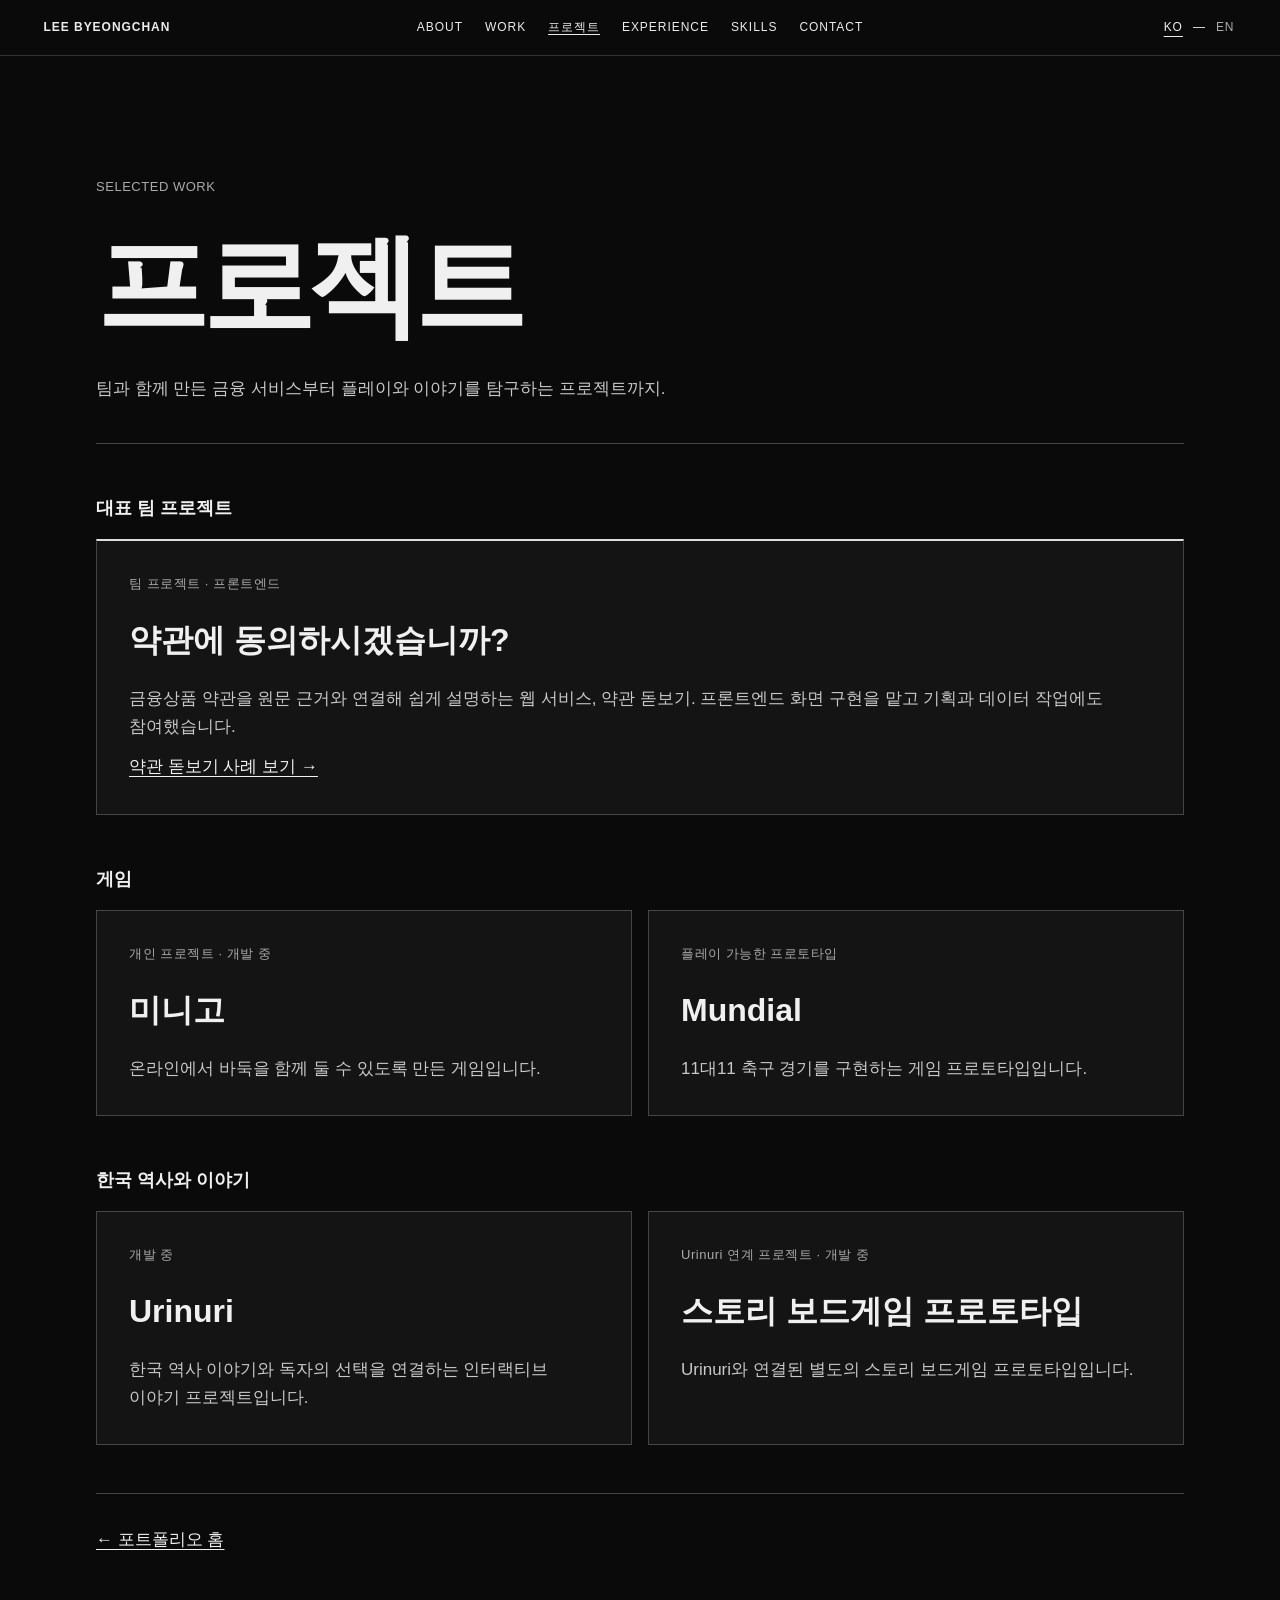
==== projects/index.html @ 0512020d "Add bilingual portfolio projects page" ====
<!doctype html>
<html lang="ko" data-lang="ko" data-title-en="Projects | Lee Byeongchan">
<head>
<meta charset="utf-8">
<meta name="viewport" content="width=device-width, initial-scale=1">
<title>프로젝트 | 이병찬</title>
<meta name="description" content="이병찬의 팀 프로젝트, 게임, 한국 역사 이야기 프로젝트를 소개합니다.">
<meta name="theme-color" content="#0a0a0a">
<link rel="icon" href="../favicon.svg" type="image/svg+xml">
<link rel="stylesheet" href="../style.css?v=20261003b">
<link rel="stylesheet" href="projects.css">
<script>document.documentElement.classList.add('js');</script>
<script src="../main.js?v=20261117" defer></script>
</head>
<body class="projects-page">
<a class="skip" href="#main"><span class="ko">본문으로 건너뛰기</span><span class="en" lang="en">Skip to content</span></a>
<header class="top is-dark" id="top-bar">
    <a class="top__name" href="../index.html">LEE BYEONGCHAN</a>

    <button class="top__menu" type="button" aria-expanded="false" aria-controls="site-nav">
      <span class="ko">메뉴</span><span class="en" lang="en">MENU</span>
    </button>

    <nav class="top__nav" id="site-nav" aria-label="섹션 이동" data-label-en="Sections">
      <a href="../index.html#about">ABOUT</a>
      <a href="../index.html#work">WORK</a>
      <a href="index.html" aria-current="page"><span class="ko">프로젝트</span><span class="en" lang="en">PROJECTS</span></a>
      <a href="../index.html#experience">EXPERIENCE</a>
      <a href="../index.html#skills">SKILLS</a>
      <a href="../index.html#contact">CONTACT</a>
    </nav>

    <div class="lang" role="group" aria-label="언어 선택" data-label-en="Language">
      <button type="button" data-set-lang="ko" aria-pressed="true" lang="ko">KO</button>
      <span aria-hidden="true">—</span>
      <button type="button" data-set-lang="en" aria-pressed="false" lang="en">EN</button>
    </div>
  </header>

<main id="main" class="project-shell">
<header class="project-intro">
<p class="meta">SELECTED WORK</p>
<h1><span class="ko">프로젝트</span><span class="en" lang="en">Projects</span></h1>
<p><span class="ko">팀과 함께 만든 금융 서비스부터 플레이와 이야기를 탐구하는 프로젝트까지.</span><span class="en" lang="en">From a team-built financial service to projects exploring play and storytelling.</span></p>
</header>
<section class="project-group" aria-labelledby="group-0"><h2 id="group-0"><span class="ko">대표 팀 프로젝트</span><span class="en" lang="en">Featured team project</span></h2><div class="project-grid single"><article class="project-card featured" aria-labelledby="card-0"><p class="meta"><span class="ko">팀 프로젝트 · 프론트엔드</span><span class="en" lang="en">Team project · Frontend</span></p><h3 id="card-0"><span class="ko">약관에 동의하시겠습니까?</span><span class="en" lang="en">Do You Agree to the Terms?</span></h3><p><span class="ko">금융상품 약관을 원문 근거와 연결해 쉽게 설명하는 웹 서비스, 약관 돋보기. 프론트엔드 화면 구현을 맡고 기획과 데이터 작업에도 참여했습니다.</span><span class="en" lang="en">Terms Magnifier explains bank product terms in plain language and links to the original clauses. I implemented the frontend and contributed to planning and data work.</span></p><a class="project-link" href="../index.html#work"><span class="ko">약관 돋보기 사례 보기 →</span><span class="en" lang="en">View Terms Magnifier case study →</span></a></article></div></section>
<section class="project-group" aria-labelledby="group-1"><h2 id="group-1"><span class="ko">게임</span><span class="en" lang="en">Games</span></h2><div class="project-grid"><article class="project-card" aria-labelledby="card-1"><p class="meta"><span class="ko">개인 프로젝트 · 개발 중</span><span class="en" lang="en">Personal project · In development</span></p><h3 id="card-1"><span class="ko">미니고</span><span class="en" lang="en">Minigo</span></h3><p><span class="ko">온라인에서 바둑을 함께 둘 수 있도록 만든 게임입니다.</span><span class="en" lang="en">A Go game I made for playing together online.</span></p></article>
<article class="project-card" aria-labelledby="card-2"><p class="meta"><span class="ko">플레이 가능한 프로토타입</span><span class="en" lang="en">Playable prototype</span></p><h3 id="card-2"><span class="ko">Mundial</span><span class="en" lang="en">Mundial</span></h3><p><span class="ko">11대11 축구 경기를 구현하는 게임 프로토타입입니다.</span><span class="en" lang="en">A playable prototype for 11-a-side football.</span></p></article></div></section>
<section class="project-group" aria-labelledby="group-2"><h2 id="group-2"><span class="ko">한국 역사와 이야기</span><span class="en" lang="en">Korean history and stories</span></h2><div class="project-grid"><article class="project-card" aria-labelledby="card-3"><p class="meta"><span class="ko">개발 중</span><span class="en" lang="en">In development</span></p><h3 id="card-3"><span class="ko">Urinuri</span><span class="en" lang="en">Urinuri</span></h3><p><span class="ko">한국 역사 이야기와 독자의 선택을 연결하는 인터랙티브 이야기 프로젝트입니다.</span><span class="en" lang="en">An interactive storytelling project that connects Korean history with reader choices.</span></p></article>
<article class="project-card" aria-labelledby="card-4"><p class="meta"><span class="ko">Urinuri 연계 프로젝트 · 개발 중</span><span class="en" lang="en">Companion to Urinuri · In development</span></p><h3 id="card-4"><span class="ko">스토리 보드게임 프로토타입</span><span class="en" lang="en">Story Board Game Prototype</span></h3><p><span class="ko">Urinuri와 연결된 별도의 스토리 보드게임 프로토타입입니다.</span><span class="en" lang="en">A separate story-driven board game prototype connected to Urinuri.</span></p></article></div></section>
<footer class="project-footer"><a class="project-link" href="../index.html"><span class="ko">← 포트폴리오 홈</span><span class="en" lang="en">← Portfolio home</span></a></footer>
</main>
</body>
</html>
---- style.css ----
:root {
  --paper: #d8d8d6;
  --ink: #141414;
  --ink-sub: #50504e;
  --night: #0a0a0a;
  --snow: #ececea;
  --snow-sub: #a6a6a2;
  --line: #323230;
  --line-light: #b5b5b0;

  --gutter: clamp(20px, 3.4vw, 48px);
  --header-h: 56px;
  --sans: "Pretendard Variable", Pretendard, -apple-system, BlinkMacSystemFont, "Apple SD Gothic Neo",
          "Malgun Gothic", "맑은 고딕", "Noto Sans KR", "Segoe UI", Roboto, sans-serif;
  --ease: cubic-bezier(.2, .7, .1, 1);
}

*, *::before, *::after { box-sizing: border-box; }
html { -webkit-text-size-adjust: 100%; text-size-adjust: 100%; }
@media (prefers-reduced-motion: no-preference) { html { scroll-behavior: smooth; } }

body {
  margin: 0;
  background: var(--night);
  color: var(--snow);
  font-family: var(--sans);
  font-size: 17px;
  line-height: 1.7;
  word-break: keep-all;
  overflow-wrap: break-word;
  -webkit-font-smoothing: antialiased;
}
a { color: inherit; text-decoration: none; }
img { display: block; max-width: 100%; height: auto; }
h1, h2, h3, h4, p, ul, ol, dl, dd, blockquote, figure { margin: 0; padding: 0; }
ul, ol { list-style: none; }
button { font: inherit; color: inherit; background: none; border: 0; padding: 0; cursor: pointer; }

:focus-visible { outline: 2px solid currentColor; outline-offset: 3px; }

/* 언어 전환 — 숨긴 언어는 레이아웃과 접근성 트리에서 모두 빠진다 */
html[data-lang="ko"] .en,
html[data-lang="en"] .ko { display: none !important; }

/* 앵커 이동 시 헤더에 가리지 않게 */
[id] { scroll-margin-top: calc(var(--header-h) + 16px); }

.skip {
  position: fixed; left: var(--gutter); top: -60px; z-index: 100;
  background: var(--snow); color: var(--night);
  padding: 10px 14px; font-size: 14px;
}
.skip:focus { top: 8px; }

/* ── 인트로 ─────────────────────────────── */
.intro { display: none; }
.intro-on .intro {
  position: fixed; inset: 0; z-index: 90;
  display: grid; place-items: center;
  background: var(--night);
  pointer-events: none;               /* 입력을 막지 않는다 */
  animation: intro-out .3s ease-in .7s forwards;
}
.intro__line {
  width: 1px; height: 46vh; background: var(--snow);
  transform: scaleY(0); transform-origin: top;
  animation: line-draw .6s var(--ease) .05s forwards;
}
@keyframes line-draw { to { transform: scaleY(1); } }
@keyframes intro-out { to { opacity: 0; visibility: hidden; } }
.intro.is-done { display: none !important; }

/* ── 고정 헤더 ──────────────────────────── */
.top {
  position: fixed; top: 0; left: 0; right: 0; z-index: 40;
  min-height: var(--header-h);
  display: grid; grid-template-columns: 1fr auto 1fr; align-items: center; gap: 0 24px;
  padding: 0 var(--gutter);
  font-size: 12px; letter-spacing: .08em;
  background: var(--paper); color: var(--ink);
  border-bottom: 1px solid transparent;
  transition: background-color .35s, color .35s, border-color .35s;
}
.top.is-dark { background: var(--night); color: var(--snow); border-bottom-color: var(--line); }

.top a, .top button { display: inline-flex; align-items: center; min-height: 44px; }
.top a:hover, .top button:hover { opacity: .6; }
.top__name { font-weight: 600; justify-self: start; }
.top__nav { display: flex; gap: 22px; justify-self: center; }
.top .top__menu { display: none; }
.lang { display: flex; align-items: center; gap: 8px; justify-self: end; }
html:not(.js) .lang { display: none; }  /* JS 없이는 한국어만 */
.lang button { letter-spacing: inherit; padding: 0 2px; opacity: .72; }
.lang button[aria-pressed="true"] { opacity: 1; text-decoration: underline; text-underline-offset: 5px; }

/* ── HERO ───────────────────────────────── */
.hero {
  position: relative;
  min-height: 100vh; min-height: 100svh;
  padding: calc(var(--header-h) + 48px) var(--gutter) 96px;
  display: flex; align-items: center;
  background-color: var(--paper);
  /* 정적 노이즈 타일 — HERO에만 */
  background-image: url("data:image/svg+xml,%3Csvg xmlns='http://www.w3.org/2000/svg' width='180' height='180'%3E%3Cfilter id='n'%3E%3CfeTurbulence type='fractalNoise' baseFrequency='.9' numOctaves='2' stitchTiles='stitch'/%3E%3CfeColorMatrix values='0 0 0 0 0  0 0 0 0 0  0 0 0 0 0  0 0 0 .5 0'/%3E%3C/filter%3E%3Crect width='100%25' height='100%25' filter='url(%23n)' opacity='.16'/%3E%3C/svg%3E");
  color: var(--ink);
}
.hero__title {
  font-size: clamp(42px, 8.6vw, 128px);
  line-height: 1.12;
  font-weight: 400;
  letter-spacing: -.02em;
}
.hero__role, .hero__next {
  position: absolute; bottom: 28px;
  font-size: 13px; letter-spacing: .04em;
}
.hero__role { left: var(--gutter); right: 140px; color: var(--ink); }
.hero__next {
  right: var(--gutter); letter-spacing: .12em; color: var(--ink-sub);
  min-height: 44px; display: inline-flex; align-items: flex-end;
}
.hero__next:hover { color: var(--ink); }

/* ── 어두운 본문 ────────────────────────── */
.dark { background: var(--night); color: var(--snow); }

.row {
  max-width: 1440px; margin: 0 auto;
  display: grid;
  grid-template-columns: minmax(0, 1fr) minmax(0, 3.4fr);
  gap: 24px var(--gutter);
  padding: clamp(96px, 10vw, 144px) var(--gutter) 0;
}
.row > * { min-width: 0; }
.row__label {
  font-size: 12px; font-weight: 400; letter-spacing: .16em; line-height: 1.5;
  color: var(--snow-sub);
  position: sticky; top: calc(var(--header-h) + 24px); align-self: start;
}
.row__body { max-width: 960px; }

.about__title {
  font-size: clamp(22px, 2.2vw, 26px); line-height: 1.4; font-weight: 500;
  margin-bottom: 20px;
}
.lead {
  font-size: clamp(20px, 2.3vw, 30px);
  line-height: 1.55; font-weight: 300;
  max-width: 880px; color: #d7d7d4;
}

/* WORK */
.meta { font-size: 13px; letter-spacing: .04em; color: var(--snow-sub); }
.work__title {
  margin-top: 12px;
  font-size: clamp(34px, 5.6vw, 72px);
  font-weight: 400; line-height: 1.2; letter-spacing: -.02em;
}
.work__desc { margin-top: 24px; max-width: 680px; color: #d2d2cf; }

/* 프로젝트 이미지 — 본문 흐름을 해치지 않는 작은 썸네일 */
.shots {
  margin-top: 48px;
  display: grid; grid-template-columns: repeat(2, minmax(0, 1fr)); gap: 24px;
  max-width: 640px;
}
.shot { min-width: 0; }
.shot__link {
  display: block; overflow: hidden;
  border: 1px solid var(--line); border-radius: 2px;
  background: var(--night);
}
.shot__link img {
  filter: grayscale(1) brightness(.78) contrast(1.05);
  transition: filter .5s var(--ease);
}
.shot__link:hover img, .shot__link:focus-visible img { filter: none; }
.shot figcaption { margin-top: 10px; display: grid; gap: 2px; }
.shot__what { font-size: 14px; line-height: 1.55; color: #cfcfcc; }
.shot__note { font-size: 12px; color: var(--snow-sub); letter-spacing: .02em; }
.shot__note a { text-decoration: underline; text-underline-offset: 3px; display: inline-block; padding: 6px 0; }
.shot__note a:hover { color: var(--snow); }

.cols { margin-top: 72px; display: grid; grid-template-columns: repeat(2, minmax(0, 1fr)); gap: 48px; }
.sub { font-size: 12px; font-weight: 400; letter-spacing: .16em; color: var(--snow-sub); margin-bottom: 12px; }
.sub__note { font-size: 16px; margin-bottom: 14px; }
.list li {
  position: relative; padding: 12px 0 12px 22px;
  border-top: 1px solid var(--line);
}
.list li::before { content: "—"; position: absolute; left: 0; color: var(--snow-sub); }
.list--plain li { padding: 5px 0 5px 22px; border: 0; color: #cfcfcc; font-size: 16px; }
.tags { margin-top: 20px; font-size: 14px; color: var(--snow-sub); }

.quote {
  margin-top: 72px; padding-left: 22px;
  border-left: 1px solid var(--snow);
  font-size: clamp(18px, 1.8vw, 22px); font-weight: 300; line-height: 1.6;
  max-width: 720px;
}

/* APPROACH */
.approach { display: grid; grid-template-columns: repeat(3, minmax(0, 1fr)); gap: 40px; }
.approach li { border-top: 1px solid var(--line); padding-top: 20px; }
.approach__num { display: block; font-size: 13px; color: var(--snow-sub); letter-spacing: .1em; margin-bottom: 14px; }
.approach h3 { font-size: clamp(20px, 1.9vw, 24px); font-weight: 500; line-height: 1.4; margin-bottom: 10px; }
.approach p { color: #cfcfcc; font-size: 16px; }

/* EXPERIENCE */
.exp__item {
  display: grid; grid-template-columns: 170px minmax(0, 1fr); gap: 8px 32px;
  padding: 28px 0; border-top: 1px solid var(--line);
}
.exp__item:last-child { border-bottom: 1px solid var(--line); }
.exp__date { font-size: 14px; color: var(--snow-sub); font-variant-numeric: tabular-nums; padding-top: 5px; }
.exp__org { font-size: clamp(21px, 2vw, 26px); font-weight: 500; line-height: 1.4; }
.exp__role { font-size: 14px; color: var(--snow-sub); margin: 2px 0 10px; }

/* SKILLS */
.skills > div {
  display: grid; grid-template-columns: 170px minmax(0, 1fr); gap: 8px 32px;
  padding: 20px 0; border-top: 1px solid var(--line);
}
.skills > div:last-child { border-bottom: 1px solid var(--line); }
.skills dt { font-size: 15px; color: var(--snow-sub); }

/* CONTACT */
.contact {
  max-width: 1440px; margin: 0 auto;
  min-height: 80vh;
  padding: clamp(112px, 14vw, 180px) var(--gutter) 32px;
  display: flex; flex-direction: column; justify-content: space-between; gap: 56px;
}
.contact .row__label { position: static; }
.contact__mail {
  font-size: clamp(30px, 7.6vw, 120px);
  font-weight: 300; letter-spacing: -.03em; line-height: 1.1;
  overflow-wrap: anywhere;
  align-self: flex-start;
}
.contact__mail:hover { opacity: .65; }
.contact__top {
  font-size: 12px; letter-spacing: .12em; color: var(--snow-sub);
  align-self: center; min-height: 44px; display: inline-flex; align-items: center;
}
.contact__top:hover { color: var(--snow); }

/* ── 스크롤 등장: JS가 준비된 경우에만 숨김 ── */
.reveal-ready .reveal:not(.is-in) { opacity: 0; transform: translateY(14px); }
.reveal-ready .reveal { transition: opacity .4s ease-out, transform .4s ease-out; }

/* ── 중간 화면 ──────────────────────────── */
@media (max-width: 1024px) {
  .approach { grid-template-columns: minmax(0, 1fr); gap: 0; }
  .approach li { padding: 20px 0; }
}

/* ── 모바일 ─────────────────────────────── */
@media (max-width: 760px) {
  body { font-size: 16px; }
  .top { grid-template-columns: 1fr auto auto; gap: 0 16px; }
  .top__nav {
    grid-column: 1 / -1; grid-row: 2; justify-self: stretch;
    flex-wrap: wrap; gap: 0 18px; padding-bottom: 6px;
  }
  /* JS가 있으면 메뉴 버튼으로 접고 편다 */
  .js .top .top__menu { display: inline-flex; grid-column: 3; grid-row: 1; }
  .js .lang { grid-column: 2; grid-row: 1; }
  .js .top__nav { display: none; flex-direction: column; padding: 4px 0 12px; }
  .js .top.is-open .top__nav { display: flex; }
  html:not(.js) [id] { scroll-margin-top: 150px; }

  .hero { padding-bottom: 120px; }
  .hero__role { right: var(--gutter); bottom: 72px; }
  .hero__next { left: var(--gutter); right: auto; bottom: 20px; }

  .row { grid-template-columns: minmax(0, 1fr); gap: 20px; padding-top: 80px; }
  .row__label { position: static; }
  .lead { font-size: 20px; }
  .about__title { font-size: 21px; }
  .cols { grid-template-columns: minmax(0, 1fr); gap: 40px; margin-top: 56px; }
  .shots { gap: 16px; margin-top: 36px; }
  .shot__what { font-size: 13px; }
  .exp__item, .skills > div { grid-template-columns: minmax(0, 1fr); gap: 4px; }
  .exp__date { padding-top: 0; }
  .contact { min-height: 60vh; }
  .contact__mail { font-size: clamp(28px, 8.4vw, 40px); }
}

@media (prefers-reduced-motion: reduce) {
  .intro { display: none !important; }
  .reveal-ready .reveal:not(.is-in) { opacity: 1; transform: none; }
  .reveal-ready .reveal, .top, .shot__link img { transition: none; }
}
---- projects/projects.css ----
.projects-page{background:#0a0a0a;color:#f0f0f0}.project-shell{width:min(calc(100% - 2.5rem),68rem);margin-inline:auto;padding-block:clamp(7rem,15vw,11rem) 4rem}.project-intro{border-bottom:1px solid #444;padding-bottom:2.5rem}.project-intro h1{font-size:clamp(3rem,10vw,7rem);letter-spacing:-.055em;line-height:1.08;margin:.25em 0}.project-intro>p:last-child,.project-card p:not(.meta){color:#c8c8c8;line-height:1.65}.project-group{margin-top:3rem}.project-group h2{font-size:1.15rem;margin-bottom:1rem}.project-grid{display:grid;grid-template-columns:repeat(2,minmax(0,1fr));gap:1rem}.project-grid.single{grid-template-columns:minmax(0,1fr)}.project-card{min-width:0;overflow-wrap:anywhere;border:1px solid #454545;background:#141414;padding:clamp(1.2rem,4vw,2rem)}.project-card.featured{border-top:2px solid #ddd}.project-card h3{font-size:clamp(1.35rem,4vw,2rem);margin:.55em 0}.project-card .meta,.project-intro .meta{color:#aaa}.project-link{display:inline-block;margin-top:.75rem;color:#f0f0f0;text-decoration:underline;text-underline-offset:.25em}.projects-page .top__nav [aria-current=page]{text-decoration:underline;text-underline-offset:.25em}.project-footer{margin-top:3rem;border-top:1px solid #444;padding-top:1.25rem}@media(max-width:620px){.project-grid{grid-template-columns:1fr}}
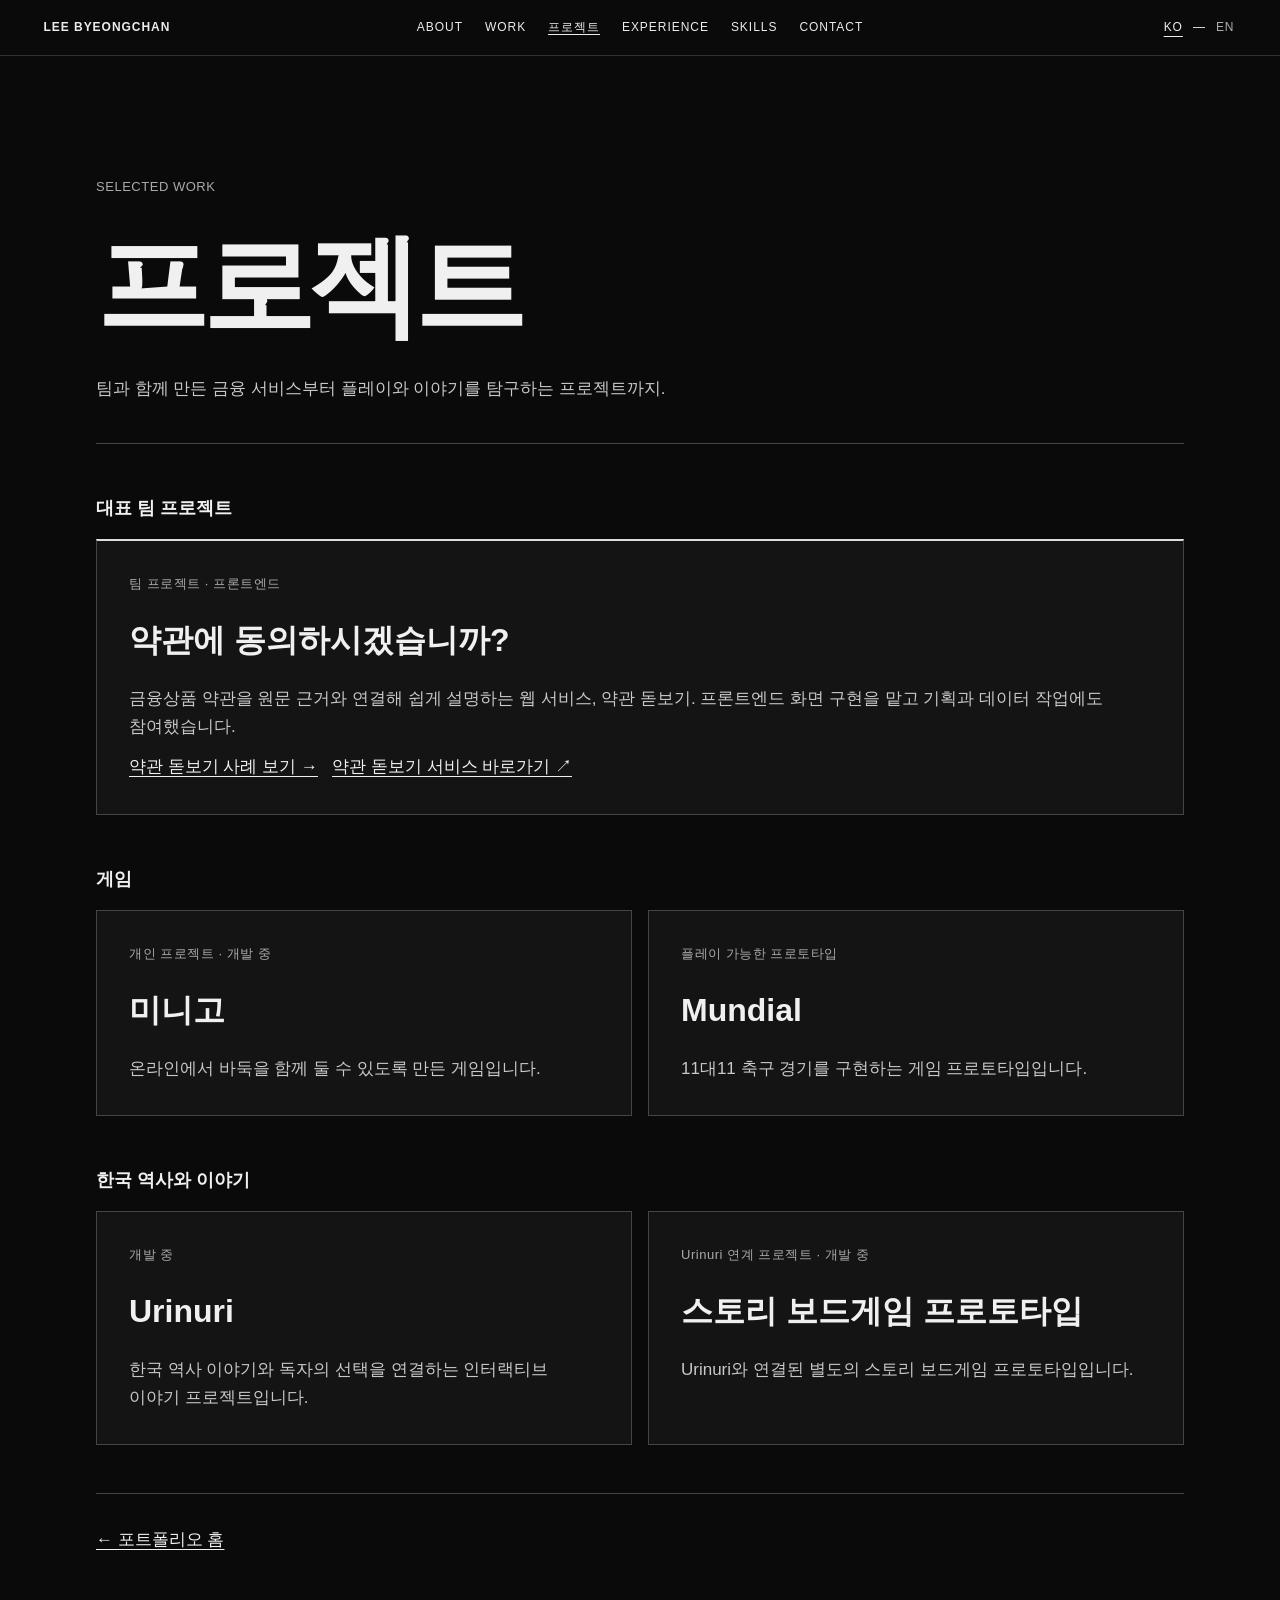
==== commit fe8e249c: "Link the live Terms Magnifier service from Projects" ====
--- a/projects/index.html
+++ b/projects/index.html
@@ -43,7 +43,7 @@
 <h1><span class="ko">프로젝트</span><span class="en" lang="en">Projects</span></h1>
 <p><span class="ko">팀과 함께 만든 금융 서비스부터 플레이와 이야기를 탐구하는 프로젝트까지.</span><span class="en" lang="en">From a team-built financial service to projects exploring play and storytelling.</span></p>
 </header>
-<section class="project-group" aria-labelledby="group-0"><h2 id="group-0"><span class="ko">대표 팀 프로젝트</span><span class="en" lang="en">Featured team project</span></h2><div class="project-grid single"><article class="project-card featured" aria-labelledby="card-0"><p class="meta"><span class="ko">팀 프로젝트 · 프론트엔드</span><span class="en" lang="en">Team project · Frontend</span></p><h3 id="card-0"><span class="ko">약관에 동의하시겠습니까?</span><span class="en" lang="en">Do You Agree to the Terms?</span></h3><p><span class="ko">금융상품 약관을 원문 근거와 연결해 쉽게 설명하는 웹 서비스, 약관 돋보기. 프론트엔드 화면 구현을 맡고 기획과 데이터 작업에도 참여했습니다.</span><span class="en" lang="en">Terms Magnifier explains bank product terms in plain language and links to the original clauses. I implemented the frontend and contributed to planning and data work.</span></p><a class="project-link" href="../index.html#work"><span class="ko">약관 돋보기 사례 보기 →</span><span class="en" lang="en">View Terms Magnifier case study →</span></a></article></div></section>
+<section class="project-group" aria-labelledby="group-0"><h2 id="group-0"><span class="ko">대표 팀 프로젝트</span><span class="en" lang="en">Featured team project</span></h2><div class="project-grid single"><article class="project-card featured" aria-labelledby="card-0"><p class="meta"><span class="ko">팀 프로젝트 · 프론트엔드</span><span class="en" lang="en">Team project · Frontend</span></p><h3 id="card-0"><span class="ko">약관에 동의하시겠습니까?</span><span class="en" lang="en">Do You Agree to the Terms?</span></h3><p><span class="ko">금융상품 약관을 원문 근거와 연결해 쉽게 설명하는 웹 서비스, 약관 돋보기. 프론트엔드 화면 구현을 맡고 기획과 데이터 작업에도 참여했습니다.</span><span class="en" lang="en">Terms Magnifier explains bank product terms in plain language and links to the original clauses. I implemented the frontend and contributed to planning and data work.</span></p><a class="project-link" href="../index.html#work"><span class="ko">약관 돋보기 사례 보기 →</span><span class="en" lang="en">View Terms Magnifier case study →</span></a> &nbsp; <a class="project-link" href="https://www.yakgwan.com"><span class="ko">약관 돋보기 서비스 바로가기 ↗</span><span class="en" lang="en">Open Terms Magnifier ↗</span></a></article></div></section>
 <section class="project-group" aria-labelledby="group-1"><h2 id="group-1"><span class="ko">게임</span><span class="en" lang="en">Games</span></h2><div class="project-grid"><article class="project-card" aria-labelledby="card-1"><p class="meta"><span class="ko">개인 프로젝트 · 개발 중</span><span class="en" lang="en">Personal project · In development</span></p><h3 id="card-1"><span class="ko">미니고</span><span class="en" lang="en">Minigo</span></h3><p><span class="ko">온라인에서 바둑을 함께 둘 수 있도록 만든 게임입니다.</span><span class="en" lang="en">A Go game I made for playing together online.</span></p></article>
 <article class="project-card" aria-labelledby="card-2"><p class="meta"><span class="ko">플레이 가능한 프로토타입</span><span class="en" lang="en">Playable prototype</span></p><h3 id="card-2"><span class="ko">Mundial</span><span class="en" lang="en">Mundial</span></h3><p><span class="ko">11대11 축구 경기를 구현하는 게임 프로토타입입니다.</span><span class="en" lang="en">A playable prototype for 11-a-side football.</span></p></article></div></section>
 <section class="project-group" aria-labelledby="group-2"><h2 id="group-2"><span class="ko">한국 역사와 이야기</span><span class="en" lang="en">Korean history and stories</span></h2><div class="project-grid"><article class="project-card" aria-labelledby="card-3"><p class="meta"><span class="ko">개발 중</span><span class="en" lang="en">In development</span></p><h3 id="card-3"><span class="ko">Urinuri</span><span class="en" lang="en">Urinuri</span></h3><p><span class="ko">한국 역사 이야기와 독자의 선택을 연결하는 인터랙티브 이야기 프로젝트입니다.</span><span class="en" lang="en">An interactive storytelling project that connects Korean history with reader choices.</span></p></article>
@@ -51,4 +51,4 @@
 <footer class="project-footer"><a class="project-link" href="../index.html"><span class="ko">← 포트폴리오 홈</span><span class="en" lang="en">← Portfolio home</span></a></footer>
 </main>
 </body>
-</html>+</html>
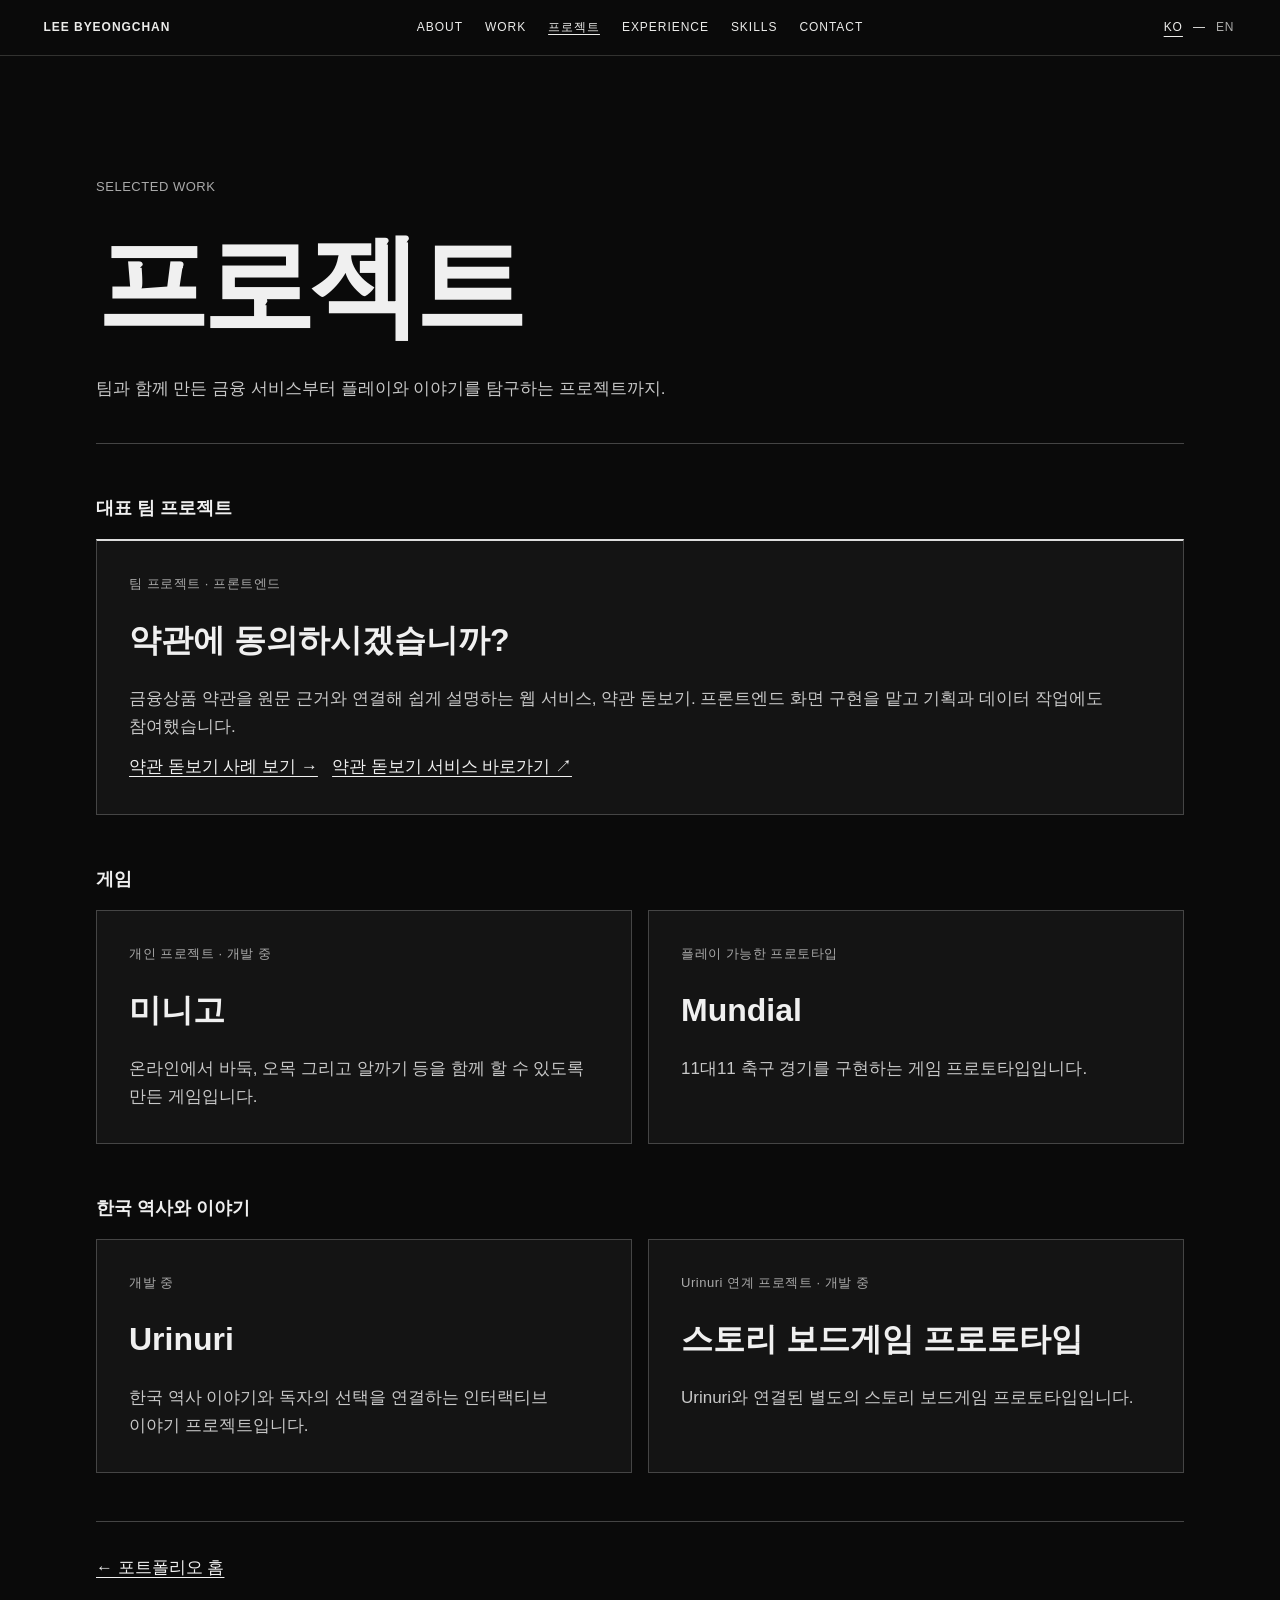
==== commit 3277dd27: "Update the Minigo project description" ====
--- a/projects/index.html
+++ b/projects/index.html
@@ -44,7 +44,7 @@
 <p><span class="ko">팀과 함께 만든 금융 서비스부터 플레이와 이야기를 탐구하는 프로젝트까지.</span><span class="en" lang="en">From a team-built financial service to projects exploring play and storytelling.</span></p>
 </header>
 <section class="project-group" aria-labelledby="group-0"><h2 id="group-0"><span class="ko">대표 팀 프로젝트</span><span class="en" lang="en">Featured team project</span></h2><div class="project-grid single"><article class="project-card featured" aria-labelledby="card-0"><p class="meta"><span class="ko">팀 프로젝트 · 프론트엔드</span><span class="en" lang="en">Team project · Frontend</span></p><h3 id="card-0"><span class="ko">약관에 동의하시겠습니까?</span><span class="en" lang="en">Do You Agree to the Terms?</span></h3><p><span class="ko">금융상품 약관을 원문 근거와 연결해 쉽게 설명하는 웹 서비스, 약관 돋보기. 프론트엔드 화면 구현을 맡고 기획과 데이터 작업에도 참여했습니다.</span><span class="en" lang="en">Terms Magnifier explains bank product terms in plain language and links to the original clauses. I implemented the frontend and contributed to planning and data work.</span></p><a class="project-link" href="../index.html#work"><span class="ko">약관 돋보기 사례 보기 →</span><span class="en" lang="en">View Terms Magnifier case study →</span></a> &nbsp; <a class="project-link" href="https://www.yakgwan.com"><span class="ko">약관 돋보기 서비스 바로가기 ↗</span><span class="en" lang="en">Open Terms Magnifier ↗</span></a></article></div></section>
-<section class="project-group" aria-labelledby="group-1"><h2 id="group-1"><span class="ko">게임</span><span class="en" lang="en">Games</span></h2><div class="project-grid"><article class="project-card" aria-labelledby="card-1"><p class="meta"><span class="ko">개인 프로젝트 · 개발 중</span><span class="en" lang="en">Personal project · In development</span></p><h3 id="card-1"><span class="ko">미니고</span><span class="en" lang="en">Minigo</span></h3><p><span class="ko">온라인에서 바둑을 함께 둘 수 있도록 만든 게임입니다.</span><span class="en" lang="en">A Go game I made for playing together online.</span></p></article>
+<section class="project-group" aria-labelledby="group-1"><h2 id="group-1"><span class="ko">게임</span><span class="en" lang="en">Games</span></h2><div class="project-grid"><article class="project-card" aria-labelledby="card-1"><p class="meta"><span class="ko">개인 프로젝트 · 개발 중</span><span class="en" lang="en">Personal project · In development</span></p><h3 id="card-1"><span class="ko">미니고</span><span class="en" lang="en">Minigo</span></h3><p><span class="ko">온라인에서 바둑, 오목 그리고 알까기 등을 함께 할 수 있도록 만든 게임입니다.</span><span class="en" lang="en">Play Go, Omok (Gomoku), Alkkagi (stone flicking), and more together online.</span></p></article>
 <article class="project-card" aria-labelledby="card-2"><p class="meta"><span class="ko">플레이 가능한 프로토타입</span><span class="en" lang="en">Playable prototype</span></p><h3 id="card-2"><span class="ko">Mundial</span><span class="en" lang="en">Mundial</span></h3><p><span class="ko">11대11 축구 경기를 구현하는 게임 프로토타입입니다.</span><span class="en" lang="en">A playable prototype for 11-a-side football.</span></p></article></div></section>
 <section class="project-group" aria-labelledby="group-2"><h2 id="group-2"><span class="ko">한국 역사와 이야기</span><span class="en" lang="en">Korean history and stories</span></h2><div class="project-grid"><article class="project-card" aria-labelledby="card-3"><p class="meta"><span class="ko">개발 중</span><span class="en" lang="en">In development</span></p><h3 id="card-3"><span class="ko">Urinuri</span><span class="en" lang="en">Urinuri</span></h3><p><span class="ko">한국 역사 이야기와 독자의 선택을 연결하는 인터랙티브 이야기 프로젝트입니다.</span><span class="en" lang="en">An interactive storytelling project that connects Korean history with reader choices.</span></p></article>
 <article class="project-card" aria-labelledby="card-4"><p class="meta"><span class="ko">Urinuri 연계 프로젝트 · 개발 중</span><span class="en" lang="en">Companion to Urinuri · In development</span></p><h3 id="card-4"><span class="ko">스토리 보드게임 프로토타입</span><span class="en" lang="en">Story Board Game Prototype</span></h3><p><span class="ko">Urinuri와 연결된 별도의 스토리 보드게임 프로토타입입니다.</span><span class="en" lang="en">A separate story-driven board game prototype connected to Urinuri.</span></p></article></div></section>
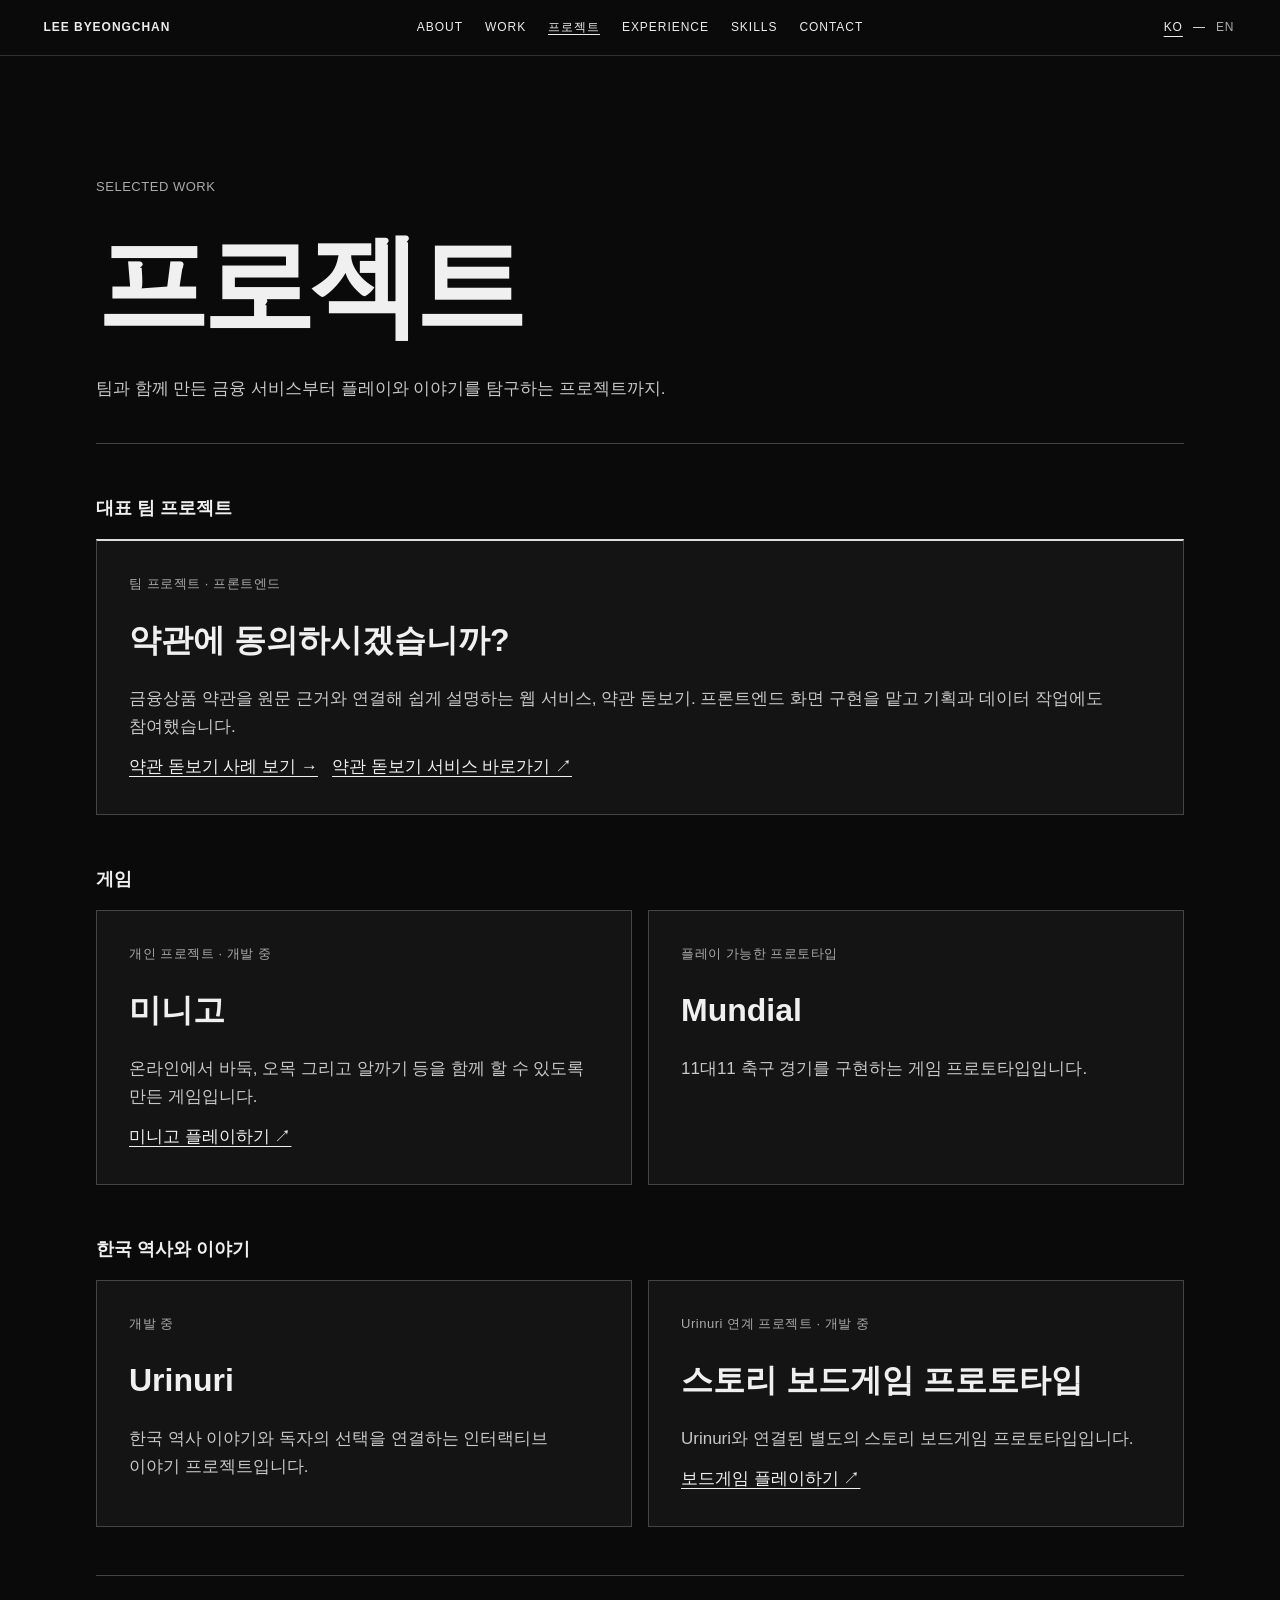
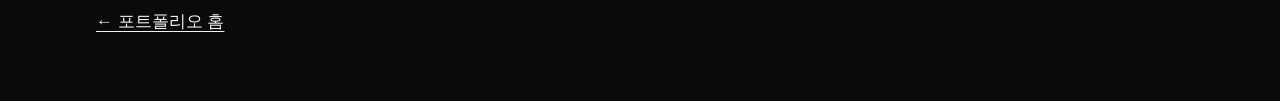
==== commit f2891a09: "Link the live Minigo and board game builds" ====
--- a/projects/index.html
+++ b/projects/index.html
@@ -44,10 +44,10 @@
 <p><span class="ko">팀과 함께 만든 금융 서비스부터 플레이와 이야기를 탐구하는 프로젝트까지.</span><span class="en" lang="en">From a team-built financial service to projects exploring play and storytelling.</span></p>
 </header>
 <section class="project-group" aria-labelledby="group-0"><h2 id="group-0"><span class="ko">대표 팀 프로젝트</span><span class="en" lang="en">Featured team project</span></h2><div class="project-grid single"><article class="project-card featured" aria-labelledby="card-0"><p class="meta"><span class="ko">팀 프로젝트 · 프론트엔드</span><span class="en" lang="en">Team project · Frontend</span></p><h3 id="card-0"><span class="ko">약관에 동의하시겠습니까?</span><span class="en" lang="en">Do You Agree to the Terms?</span></h3><p><span class="ko">금융상품 약관을 원문 근거와 연결해 쉽게 설명하는 웹 서비스, 약관 돋보기. 프론트엔드 화면 구현을 맡고 기획과 데이터 작업에도 참여했습니다.</span><span class="en" lang="en">Terms Magnifier explains bank product terms in plain language and links to the original clauses. I implemented the frontend and contributed to planning and data work.</span></p><a class="project-link" href="../index.html#work"><span class="ko">약관 돋보기 사례 보기 →</span><span class="en" lang="en">View Terms Magnifier case study →</span></a> &nbsp; <a class="project-link" href="https://www.yakgwan.com"><span class="ko">약관 돋보기 서비스 바로가기 ↗</span><span class="en" lang="en">Open Terms Magnifier ↗</span></a></article></div></section>
-<section class="project-group" aria-labelledby="group-1"><h2 id="group-1"><span class="ko">게임</span><span class="en" lang="en">Games</span></h2><div class="project-grid"><article class="project-card" aria-labelledby="card-1"><p class="meta"><span class="ko">개인 프로젝트 · 개발 중</span><span class="en" lang="en">Personal project · In development</span></p><h3 id="card-1"><span class="ko">미니고</span><span class="en" lang="en">Minigo</span></h3><p><span class="ko">온라인에서 바둑, 오목 그리고 알까기 등을 함께 할 수 있도록 만든 게임입니다.</span><span class="en" lang="en">Play Go, Omok (Gomoku), Alkkagi (stone flicking), and more together online.</span></p></article>
+<section class="project-group" aria-labelledby="group-1"><h2 id="group-1"><span class="ko">게임</span><span class="en" lang="en">Games</span></h2><div class="project-grid"><article class="project-card" aria-labelledby="card-1"><p class="meta"><span class="ko">개인 프로젝트 · 개발 중</span><span class="en" lang="en">Personal project · In development</span></p><h3 id="card-1"><span class="ko">미니고</span><span class="en" lang="en">Minigo</span></h3><p><span class="ko">온라인에서 바둑, 오목 그리고 알까기 등을 함께 할 수 있도록 만든 게임입니다.</span><span class="en" lang="en">Play Go, Omok (Gomoku), Alkkagi (stone flicking), and more together online.</span></p><a class="project-link" href="https://minigo-87bcb.web.app/v4.html"><span class="ko">미니고 플레이하기 ↗</span><span class="en" lang="en">Play Minigo ↗</span></a></article>
 <article class="project-card" aria-labelledby="card-2"><p class="meta"><span class="ko">플레이 가능한 프로토타입</span><span class="en" lang="en">Playable prototype</span></p><h3 id="card-2"><span class="ko">Mundial</span><span class="en" lang="en">Mundial</span></h3><p><span class="ko">11대11 축구 경기를 구현하는 게임 프로토타입입니다.</span><span class="en" lang="en">A playable prototype for 11-a-side football.</span></p></article></div></section>
 <section class="project-group" aria-labelledby="group-2"><h2 id="group-2"><span class="ko">한국 역사와 이야기</span><span class="en" lang="en">Korean history and stories</span></h2><div class="project-grid"><article class="project-card" aria-labelledby="card-3"><p class="meta"><span class="ko">개발 중</span><span class="en" lang="en">In development</span></p><h3 id="card-3"><span class="ko">Urinuri</span><span class="en" lang="en">Urinuri</span></h3><p><span class="ko">한국 역사 이야기와 독자의 선택을 연결하는 인터랙티브 이야기 프로젝트입니다.</span><span class="en" lang="en">An interactive storytelling project that connects Korean history with reader choices.</span></p></article>
-<article class="project-card" aria-labelledby="card-4"><p class="meta"><span class="ko">Urinuri 연계 프로젝트 · 개발 중</span><span class="en" lang="en">Companion to Urinuri · In development</span></p><h3 id="card-4"><span class="ko">스토리 보드게임 프로토타입</span><span class="en" lang="en">Story Board Game Prototype</span></h3><p><span class="ko">Urinuri와 연결된 별도의 스토리 보드게임 프로토타입입니다.</span><span class="en" lang="en">A separate story-driven board game prototype connected to Urinuri.</span></p></article></div></section>
+<article class="project-card" aria-labelledby="card-4"><p class="meta"><span class="ko">Urinuri 연계 프로젝트 · 개발 중</span><span class="en" lang="en">Companion to Urinuri · In development</span></p><h3 id="card-4"><span class="ko">스토리 보드게임 프로토타입</span><span class="en" lang="en">Story Board Game Prototype</span></h3><p><span class="ko">Urinuri와 연결된 별도의 스토리 보드게임 프로토타입입니다.</span><span class="en" lang="en">A separate story-driven board game prototype connected to Urinuri.</span></p><a class="project-link" href="https://storybg-hex-playtest-261112--react-v1-8ktv4a0o.web.app/#home"><span class="ko">보드게임 플레이하기 ↗</span><span class="en" lang="en">Play the board game ↗</span></a></article></div></section>
 <footer class="project-footer"><a class="project-link" href="../index.html"><span class="ko">← 포트폴리오 홈</span><span class="en" lang="en">← Portfolio home</span></a></footer>
 </main>
 </body>
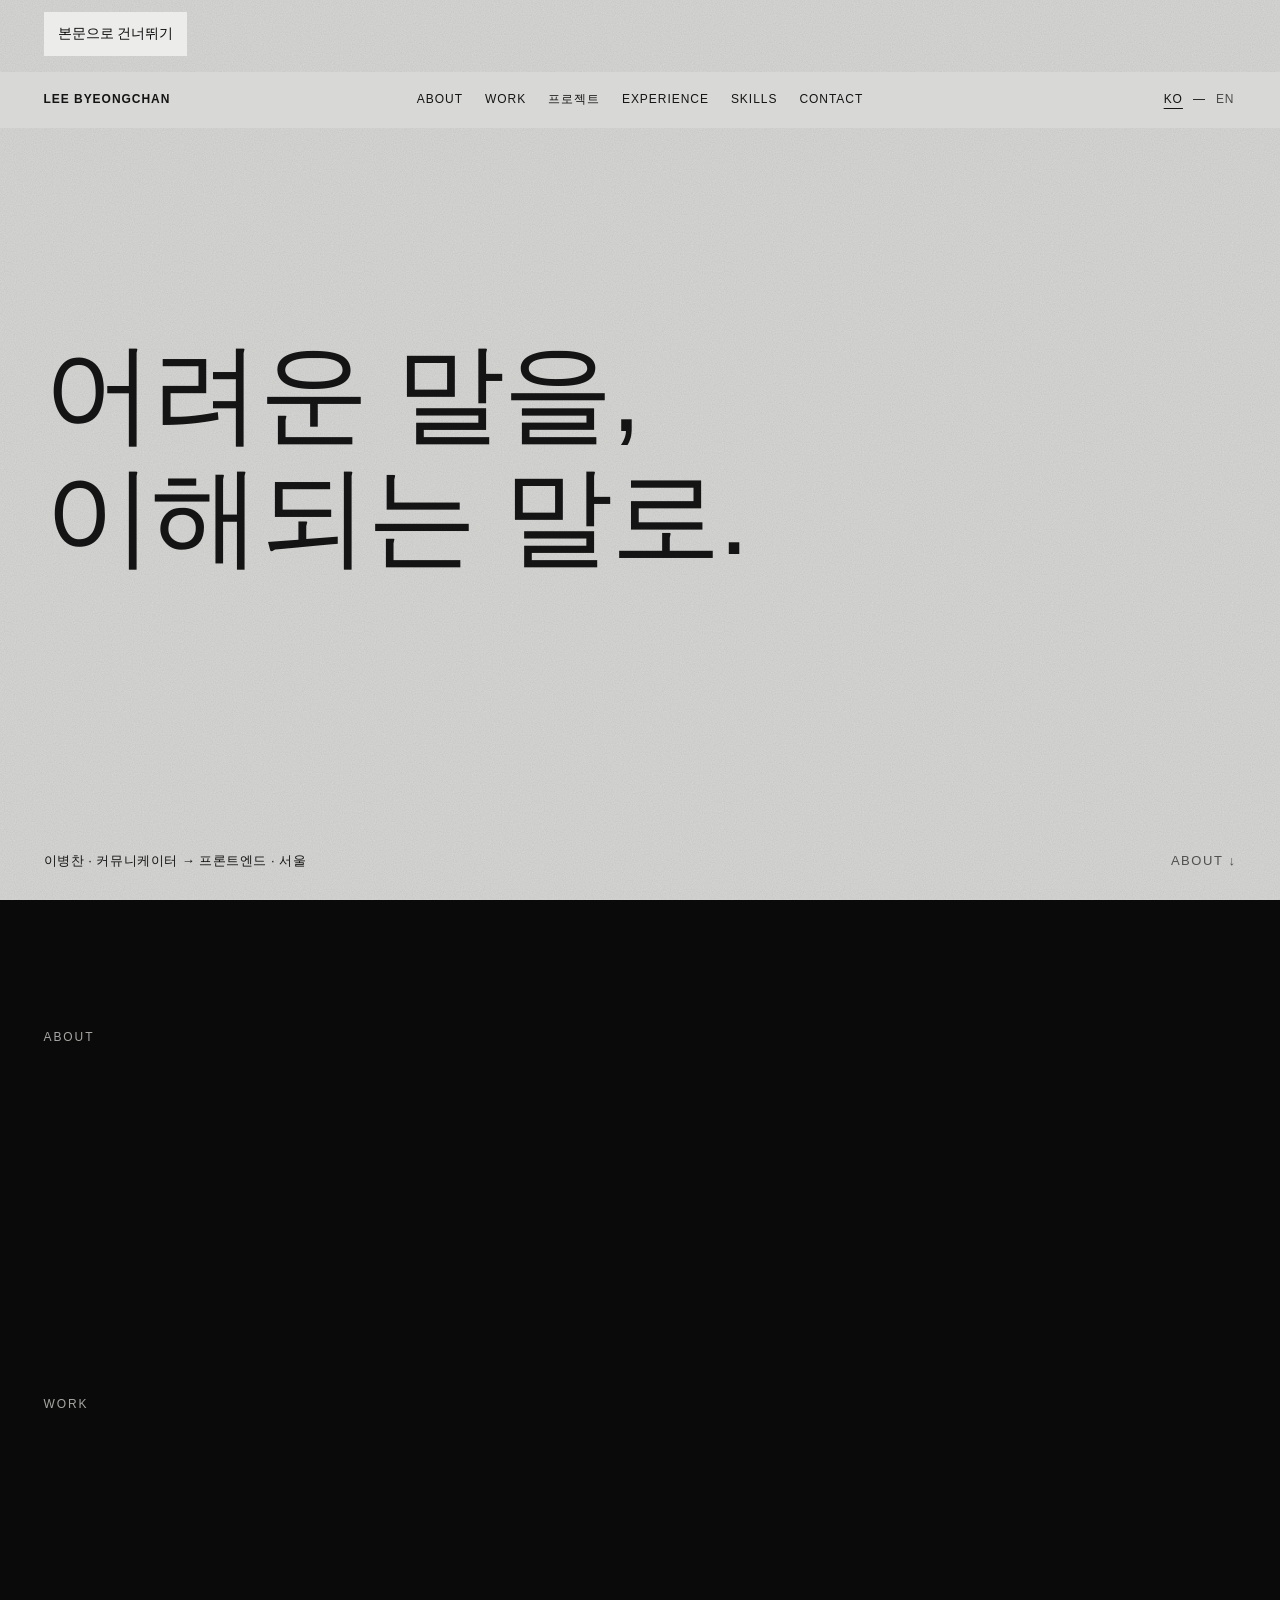
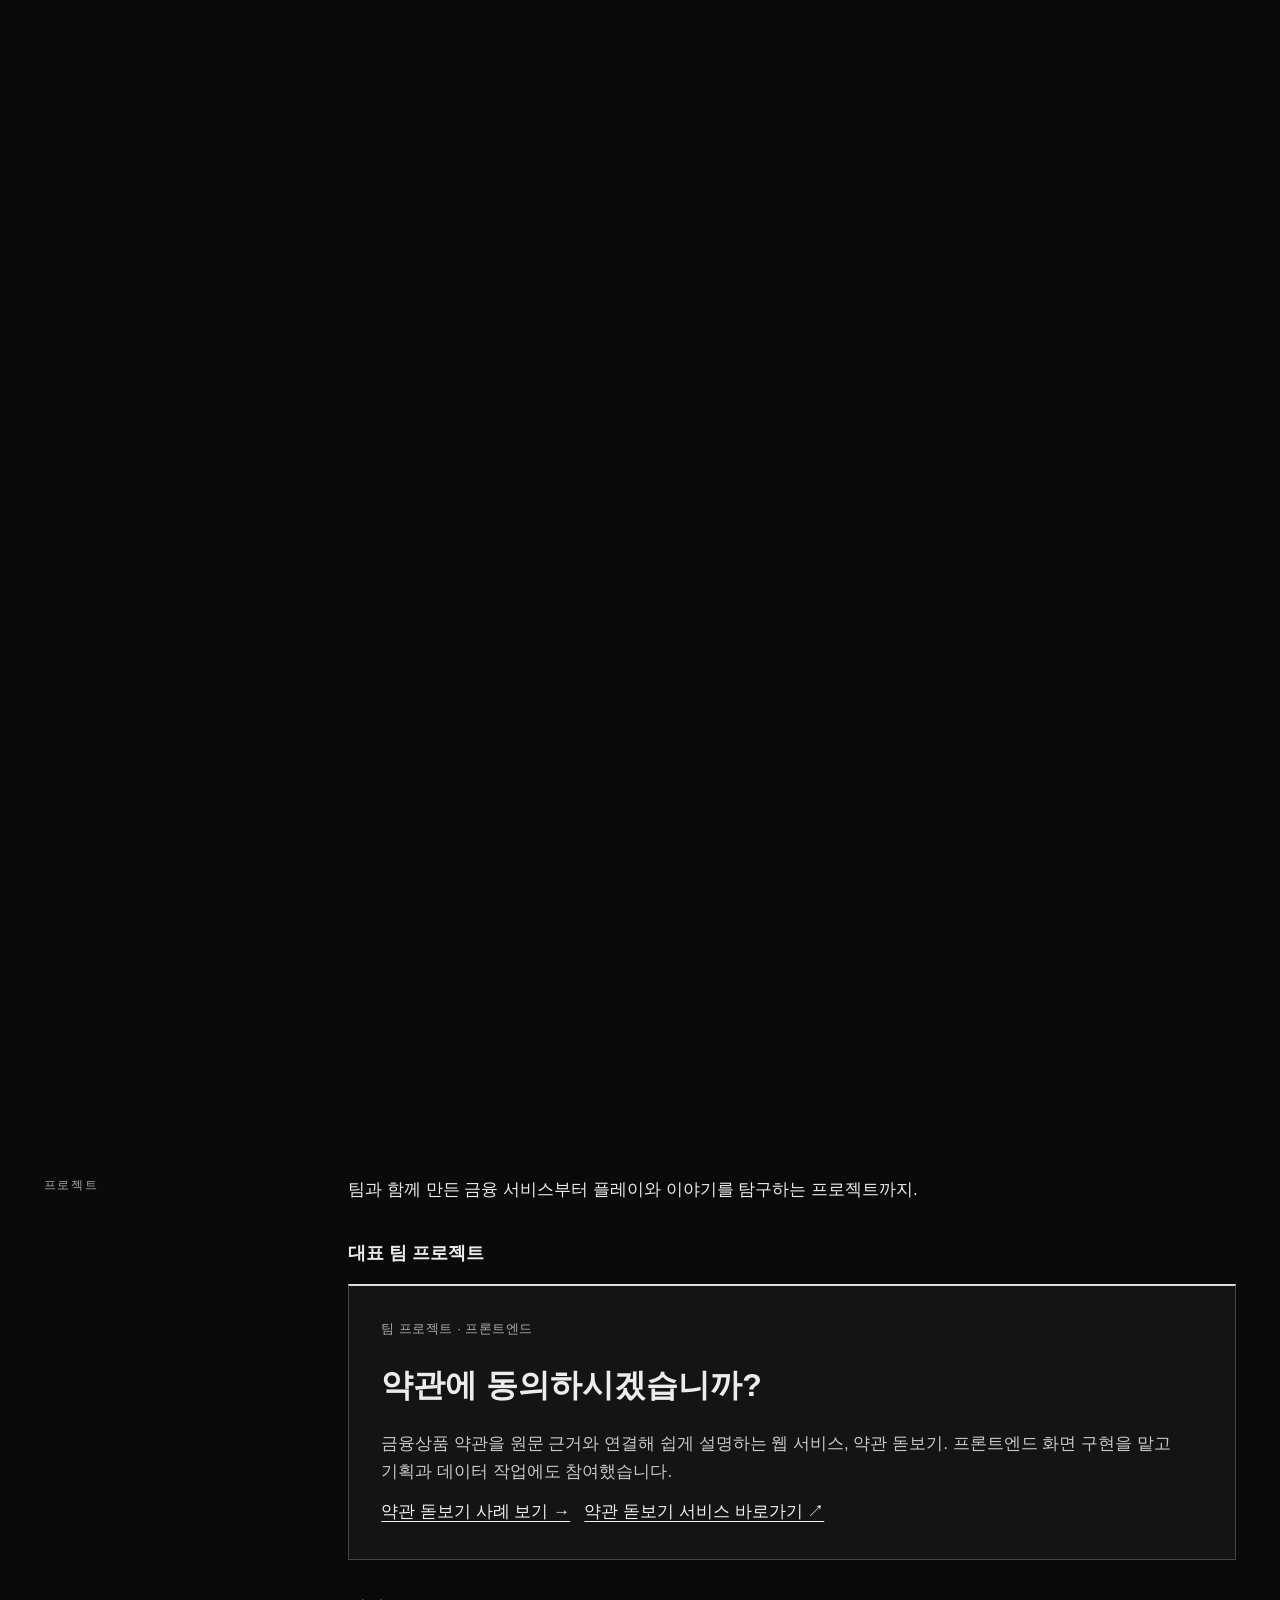
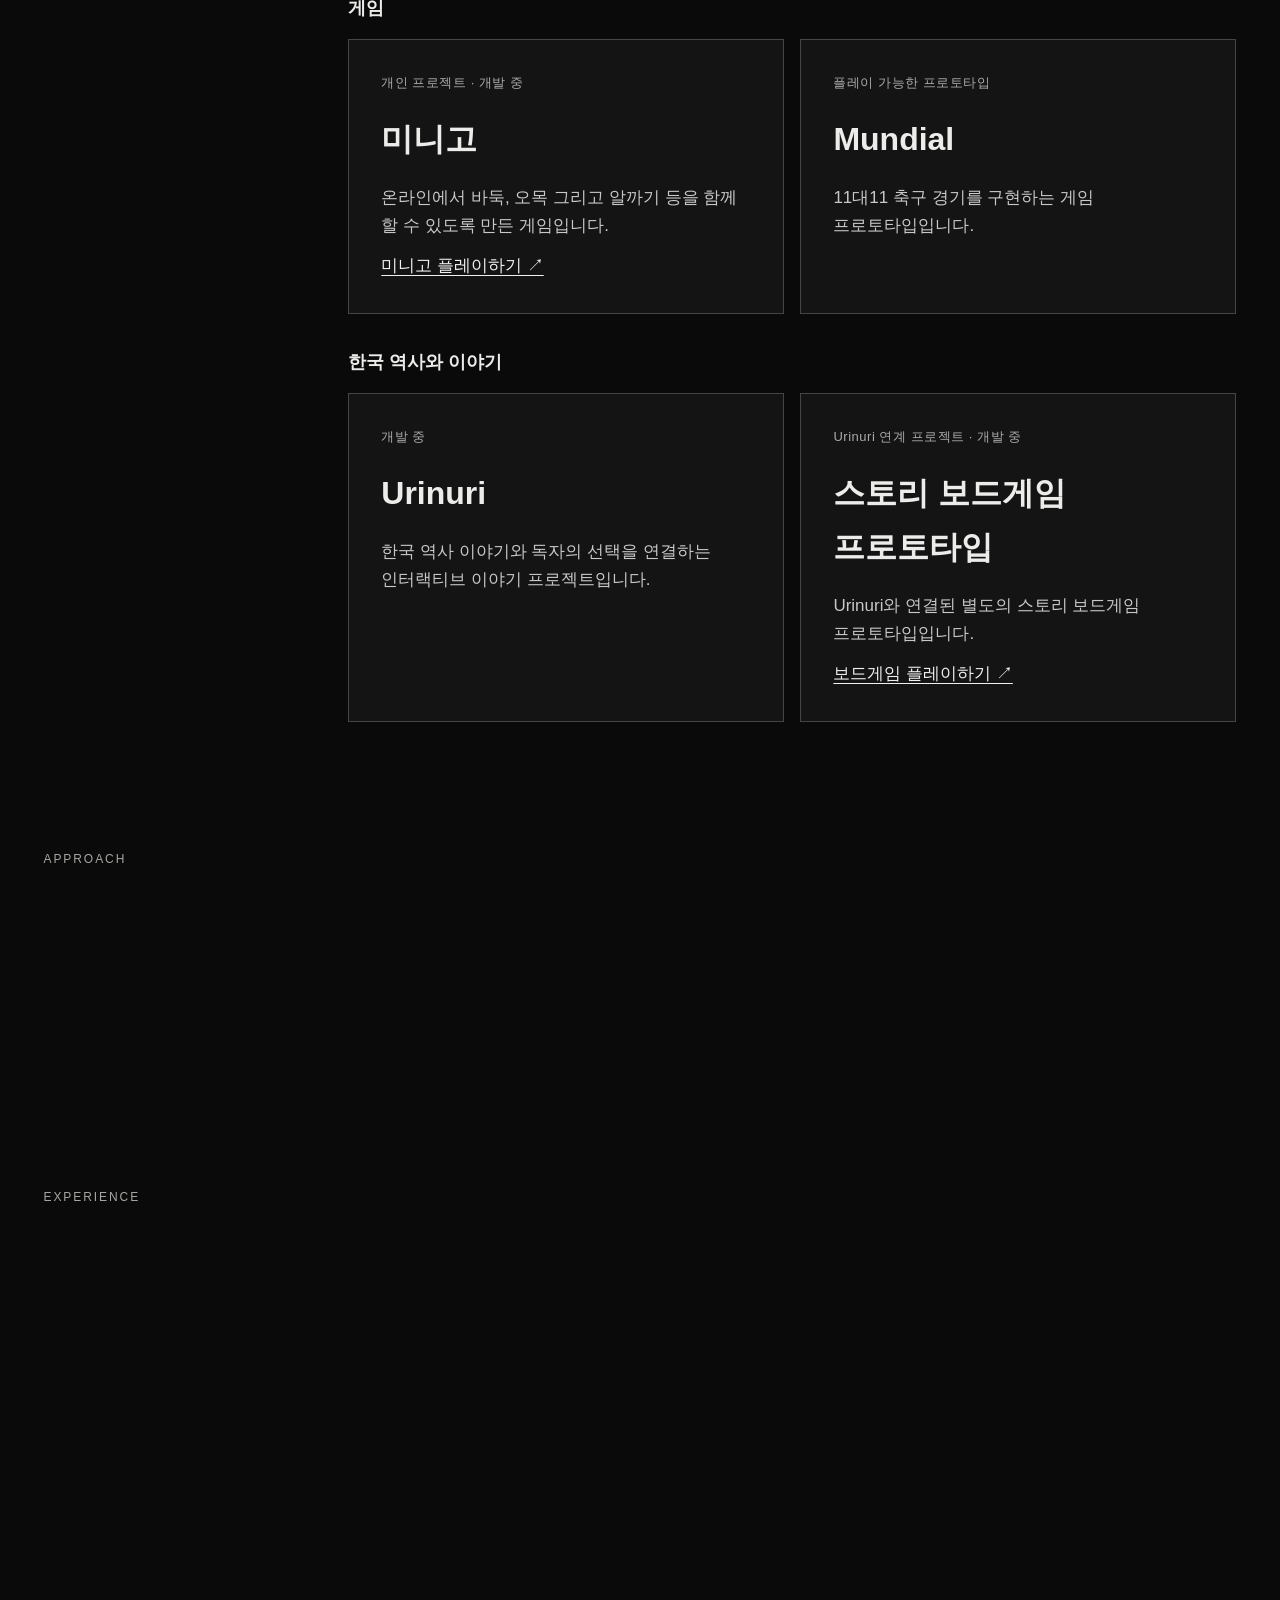
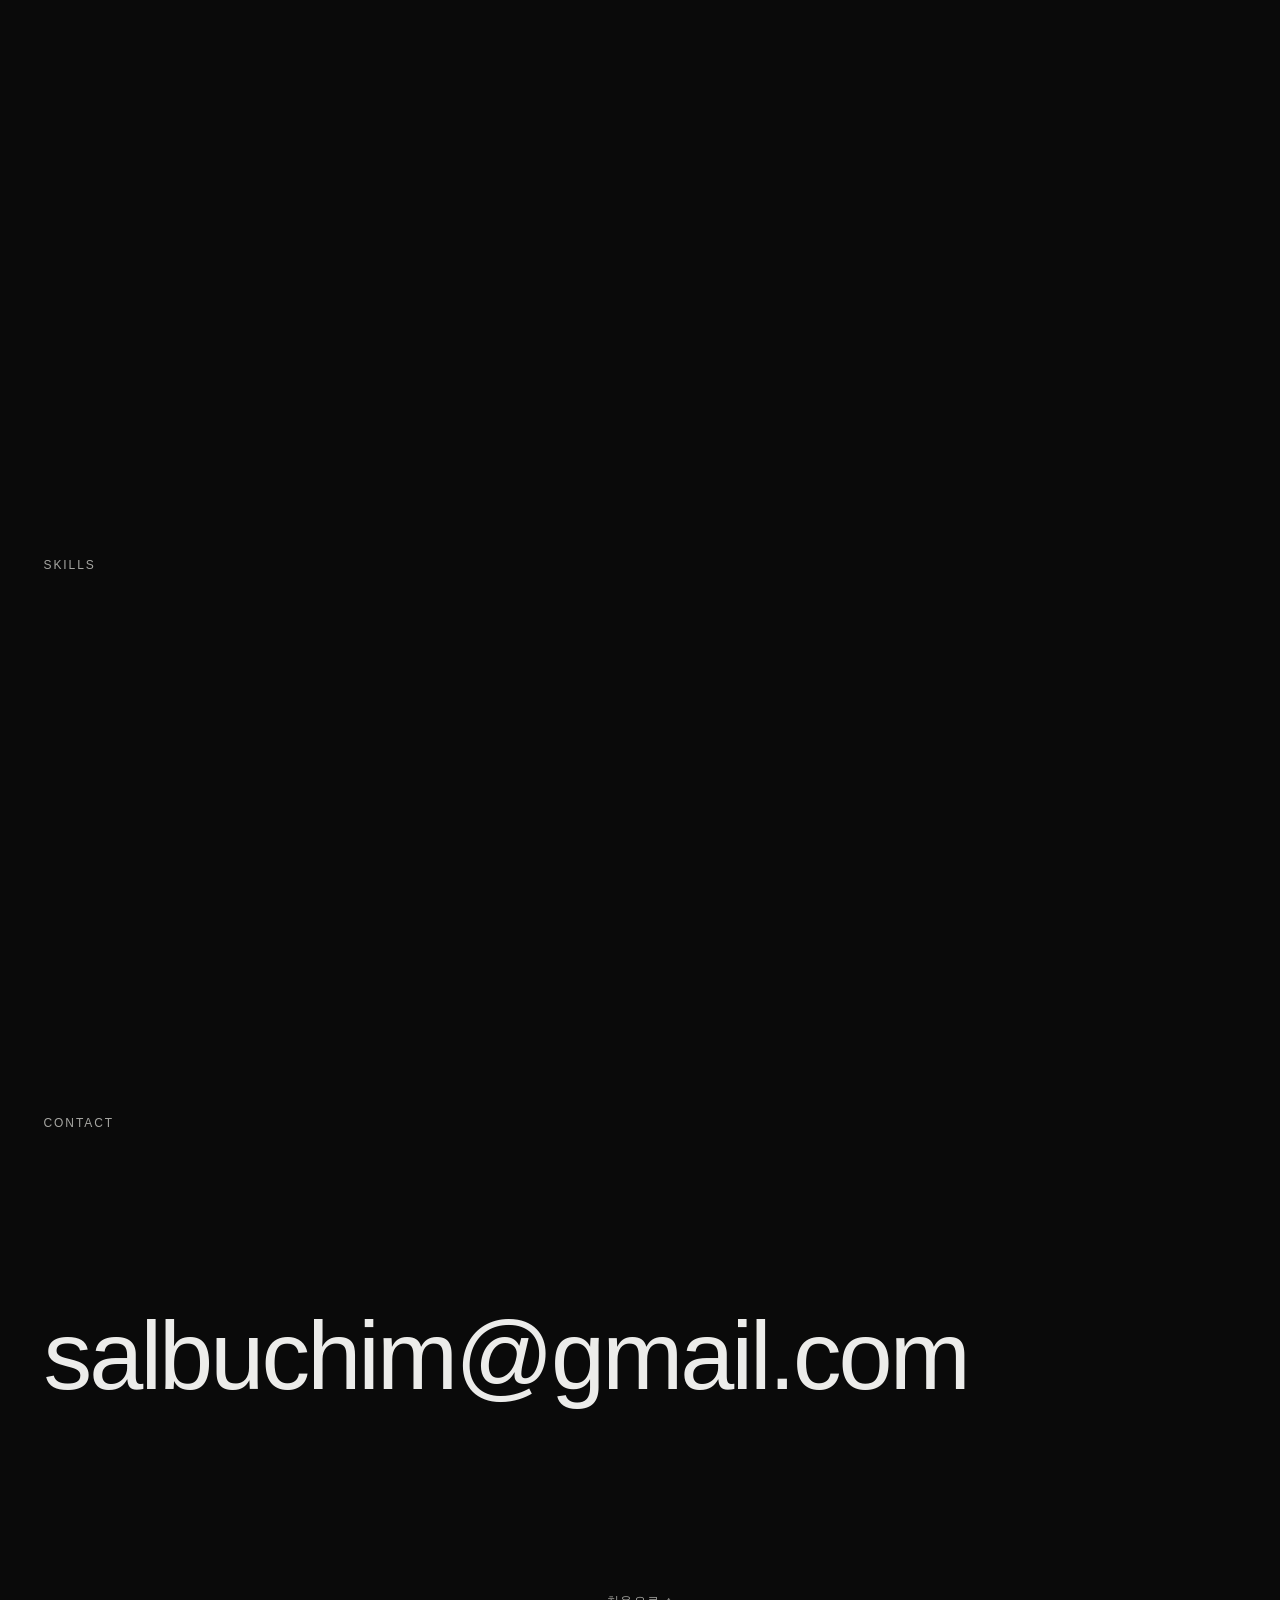
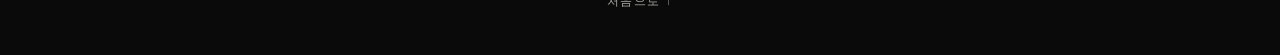
==== commit b8458252: "Send old Projects bookmarks to the homepage section" ====
--- a/projects/index.html
+++ b/projects/index.html
@@ -3,7 +3,7 @@
 <head>
 <meta charset="utf-8">
 <meta name="viewport" content="width=device-width, initial-scale=1">
-<title>프로젝트 | 이병찬</title>
+<title>프로젝트 | 이병찬</title> <meta http-equiv="refresh" content="0; url=../index.html#projects"> <link rel="canonical" href="https://shmdbc.github.io/">
 <meta name="description" content="이병찬의 팀 프로젝트, 게임, 한국 역사 이야기 프로젝트를 소개합니다.">
 <meta name="theme-color" content="#0a0a0a">
 <link rel="icon" href="../favicon.svg" type="image/svg+xml">
@@ -48,7 +48,7 @@
 <article class="project-card" aria-labelledby="card-2"><p class="meta"><span class="ko">플레이 가능한 프로토타입</span><span class="en" lang="en">Playable prototype</span></p><h3 id="card-2"><span class="ko">Mundial</span><span class="en" lang="en">Mundial</span></h3><p><span class="ko">11대11 축구 경기를 구현하는 게임 프로토타입입니다.</span><span class="en" lang="en">A playable prototype for 11-a-side football.</span></p></article></div></section>
 <section class="project-group" aria-labelledby="group-2"><h2 id="group-2"><span class="ko">한국 역사와 이야기</span><span class="en" lang="en">Korean history and stories</span></h2><div class="project-grid"><article class="project-card" aria-labelledby="card-3"><p class="meta"><span class="ko">개발 중</span><span class="en" lang="en">In development</span></p><h3 id="card-3"><span class="ko">Urinuri</span><span class="en" lang="en">Urinuri</span></h3><p><span class="ko">한국 역사 이야기와 독자의 선택을 연결하는 인터랙티브 이야기 프로젝트입니다.</span><span class="en" lang="en">An interactive storytelling project that connects Korean history with reader choices.</span></p></article>
 <article class="project-card" aria-labelledby="card-4"><p class="meta"><span class="ko">Urinuri 연계 프로젝트 · 개발 중</span><span class="en" lang="en">Companion to Urinuri · In development</span></p><h3 id="card-4"><span class="ko">스토리 보드게임 프로토타입</span><span class="en" lang="en">Story Board Game Prototype</span></h3><p><span class="ko">Urinuri와 연결된 별도의 스토리 보드게임 프로토타입입니다.</span><span class="en" lang="en">A separate story-driven board game prototype connected to Urinuri.</span></p><a class="project-link" href="https://storybg-hex-playtest-261112--react-v1-8ktv4a0o.web.app/#home"><span class="ko">보드게임 플레이하기 ↗</span><span class="en" lang="en">Play the board game ↗</span></a></article></div></section>
-<footer class="project-footer"><a class="project-link" href="../index.html"><span class="ko">← 포트폴리오 홈</span><span class="en" lang="en">← Portfolio home</span></a></footer>
+<footer class="project-footer"><a class="project-link" href="../index.html#projects"><span class="ko">← 포트폴리오 홈</span><span class="en" lang="en">← Portfolio home</span></a></footer>
 </main>
 </body>
 </html>
